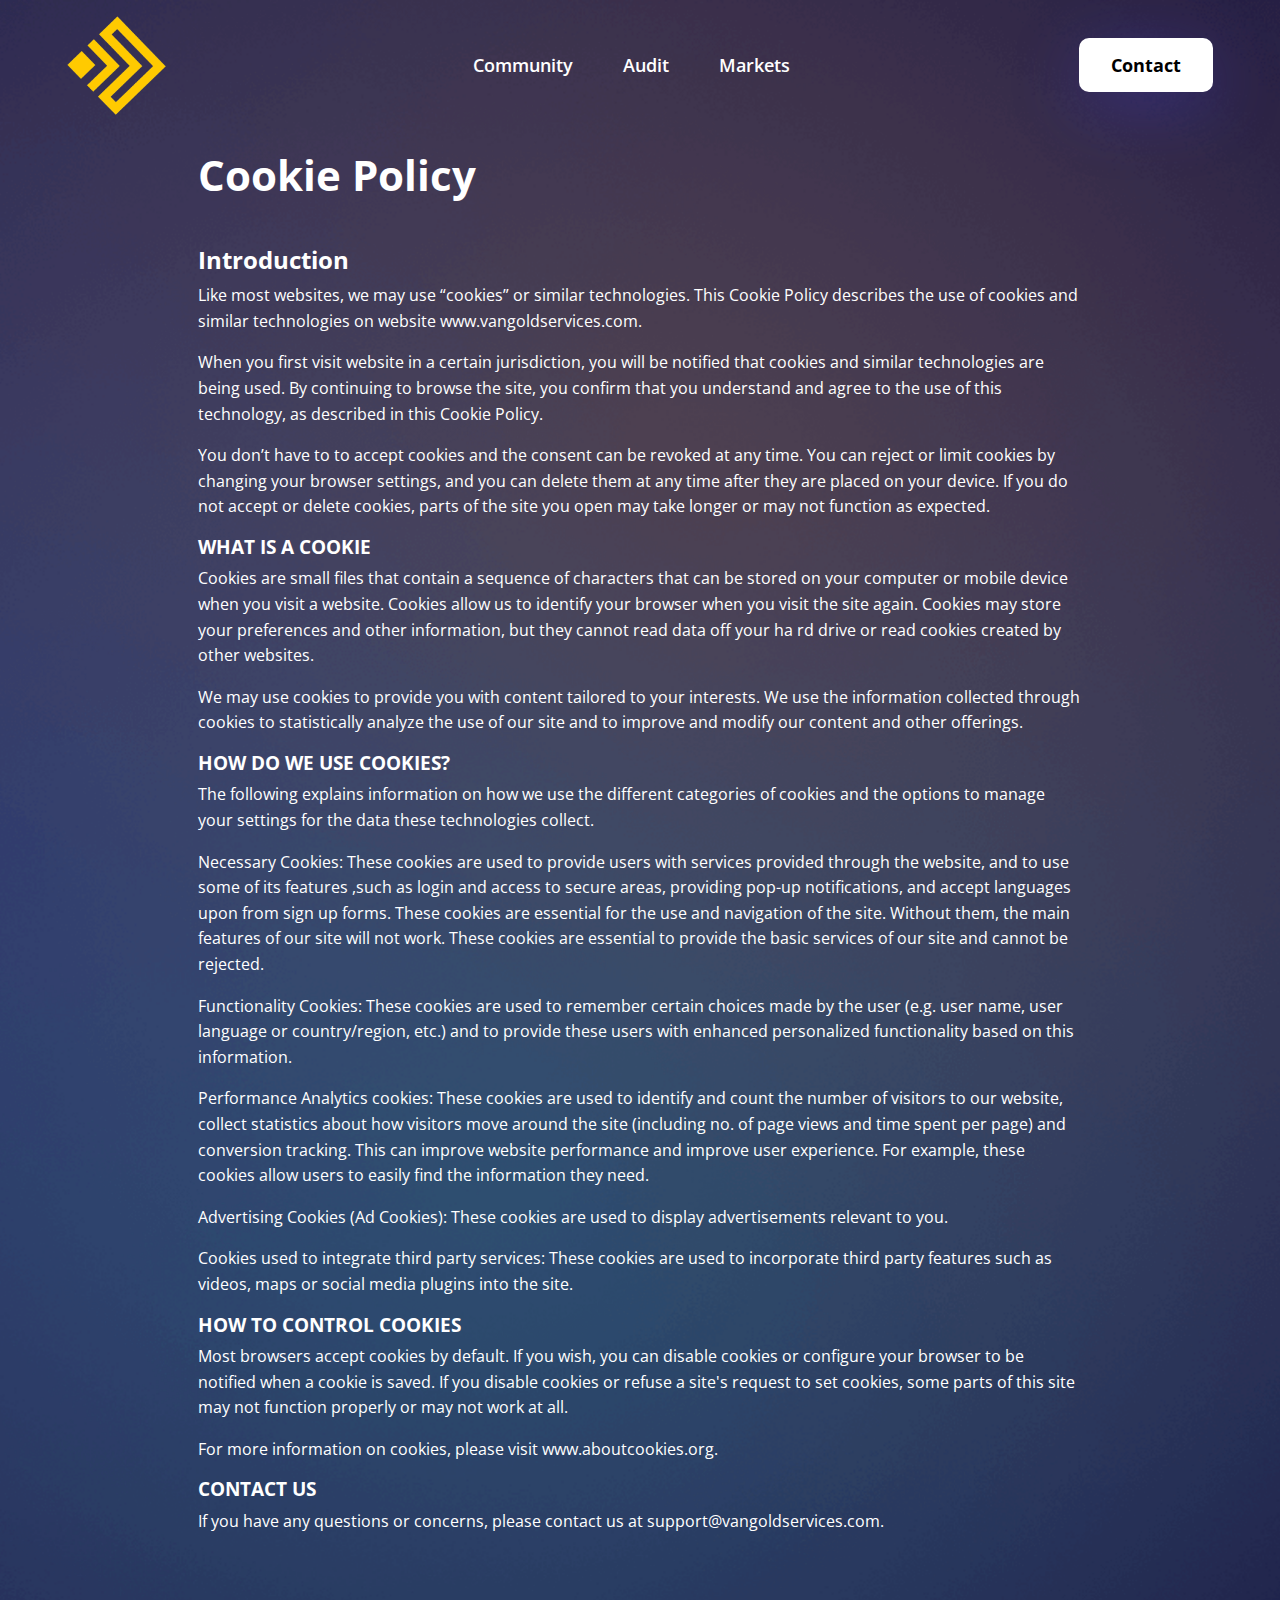
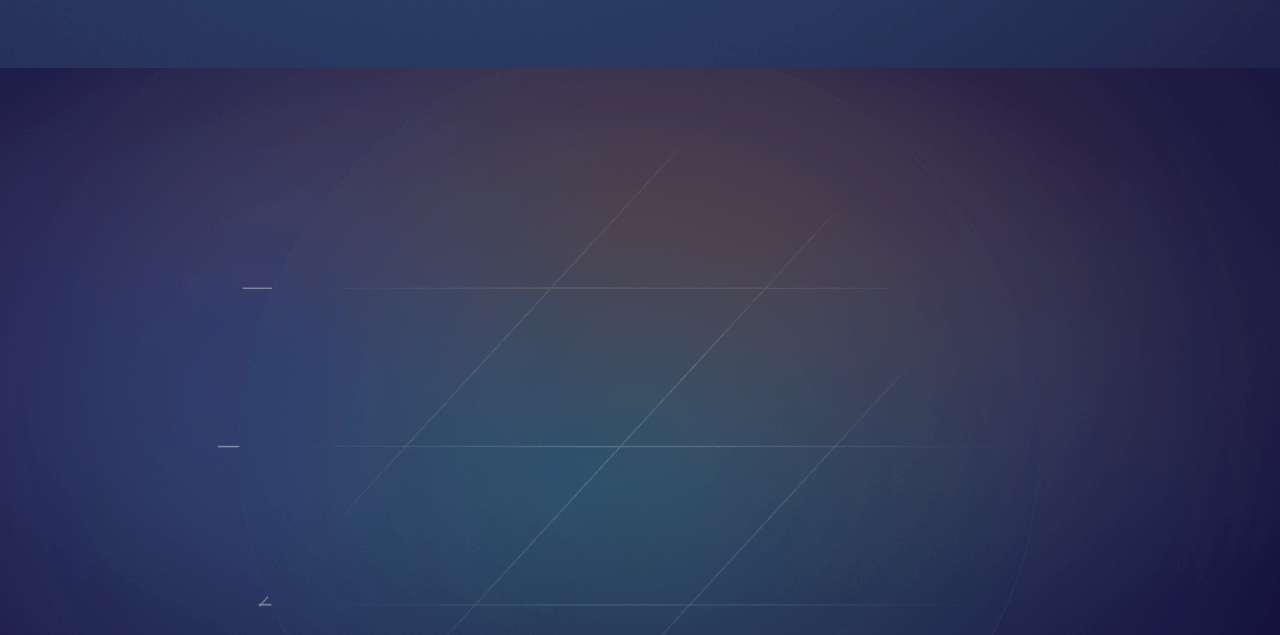
==== cookie-policy.html @ 942d55e5 "new commit" ====
<!DOCTYPE html>
<html lang="zxx" class="no-js">
  <head>
    <!-- Mobile Specific Meta -->
    <meta
      name="viewport"
      content="width=device-width, initial-scale=1, shrink-to-fit=no"
    />
    <!-- Favicon-->
    <link rel="shortcut icon" href="assets/img/fav.png" />
    <!-- Author Meta -->
    <meta name="author" content="webfirefly" />
    <!-- Meta Description -->
    <meta name="description" content="" />
    <!-- Meta Keyword -->
    <meta name="keywords" content="" />
    <!-- meta character set -->
    <meta charset="UTF-8" />
    <!-- Site Title -->
    <title>vincechain</title>
    <link
      href="https://fonts.googleapis.com/css2?family=Open+Sans:wght@400;500;600;700;800&display=swap"
      rel="stylesheet"
    />
    <link rel="stylesheet" href="assets/css/fontawesome-all.min.css" />
    <link rel="stylesheet" href="assets/css/bootstrap.min.css" />
    <link rel="stylesheet" href="assets/css/animate.css" />
    <link rel="stylesheet" href="assets/css/slick.css" />
    <link rel="stylesheet" href="assets/css/magnific-popup.css" />
    <link rel="stylesheet" href="assets/css/main.css" />
    <link rel="stylesheet" href="assets/css/responsive.css" />
    <link rel="stylesheet" href="assets/css/modal.css" />
  </head>

  <body>
    <!--start navigation area-->
    <header class="header-area" id="header_area">
      <nav class="navbar navbar-expand-xl">
        <div class="container">
          <a class="navbar-brand" href="index.html "
            ><img src="assets/img/logo.png" alt=" "
          /></a>
          <button
            class="navbar-toggler"
            type="button"
            data-bs-toggle="collapse"
            data-bs-target="#main_nav"
            aria-expanded="false"
            aria-label="Toggle navigation"
          >
            <span class="icon-bar"></span>
            <span class="icon-bar"></span>
            <span class="icon-bar"></span>
          </button>
          <div class="collapse navbar-collapse" id="main_nav">
            <ul class="navbar-nav ms-auto">
              <li class="nav-item">
                <a
                  target="_blank"
                  class="nav-link"
                  href="https://t.me/vincechain"
                  >Community</a
                >
              </li>
              <li class="nav-item">
                <a target="_blank" class="nav-link" href="https://github.com/AnalytixAudit/Solidity/blob/main/Audit_Vince%20Chain.pdf">Audit</a>
              </li>
              <li class="nav-item">
                <a target="_blank" class="nav-link" href="#">Markets</a>
              </li>
            </ul>
            <ul class="header-btn ms-auto">
              <li>
                <a
                  class="primary-btn"
                  href="mailto:support@vincechain.com"
                  >Contact</a
                >
              </li>
            </ul>
          </div>
        </div>
      </nav>
    </header>
    <!--end navigation area-->

    <!-- banner area start -->
    <section class="banner-area">
      <div class="container">
        <div class="row align-items-center">
          <div class="terms">
            <div class="sub-heading">
              <div class="contain"><h1>Cookie Policy</h1></div>
            </div>
            <div class="sec1">
              <h2>Introduction</h2>
              <p>
                Like most websites, we may use “cookies” or similar
                technologies. This Cookie Policy describes the use of cookies
                and similar technologies on website www.vangoldservices.com.
              </p>
              <p>
                When you first visit website in a certain jurisdiction, you will
                be notified that cookies and similar technologies are being
                used. By continuing to browse the site, you confirm that you
                understand and agree to the use of this technology, as described
                in this Cookie Policy.
              </p>
              <p>
                You don’t have to to accept cookies and the consent can be
                revoked at any time. You can reject or limit cookies by changing
                your browser settings, and you can delete them at any time after
                they are placed on your device. If you do not accept or delete
                cookies, parts of the site you open may take longer or may not
                function as expected.
              </p>
              <h3>WHAT IS A COOKIE</h3>
              <p>
                Cookies are small files that contain a sequence of characters
                that can be stored on your computer or mobile device when you
                visit a website. Cookies allow us to identify your browser when
                you visit the site again. Cookies may store your preferences and
                other information, but they cannot read data off your ha rd
                drive or read cookies created by other websites.
              </p>
              <p>
                We may use cookies to provide you with content tailored to your
                interests. We use the information collected through cookies to
                statistically analyze the use of our site and to improve and
                modify our content and other offerings.
              </p>
              <h3>HOW DO WE USE COOKIES?</h3>
              <p>
                The following explains information on how we use the different
                categories of cookies and the options to manage your settings
                for the data these technologies collect.
              </p>
              <p>
                Necessary Cookies: These cookies are used to provide users with
                services provided through the website, and to use some of its
                features ,such as login and access to secure areas, providing
                pop-up notifications, and accept languages upon from sign up
                forms. These cookies are essential for the use and navigation of
                the site. Without them, the main features of our site will not
                work. These cookies are essential to provide the basic services
                of our site and cannot be rejected.
              </p>
              <p>
                Functionality Cookies: These cookies are used to remember
                certain choices made by the user (e.g. user name, user language
                or country/region, etc.) and to provide these users with
                enhanced personalized functionality based on this information.
              </p>
              <p>
                Performance Analytics cookies: These cookies are used to
                identify and count the number of visitors to our website,
                collect statistics about how visitors move around the site
                (including no. of page views and time spent per page) and
                conversion tracking. This can improve website performance and
                improve user experience. For example, these cookies allow users
                to easily find the information they need.
              </p>
              <p>
                Advertising Cookies (Ad Cookies): These cookies are used to
                display advertisements relevant to you.
              </p>
              <p>
                Cookies used to integrate third party services: These cookies
                are used to incorporate third party features such as videos,
                maps or social media plugins into the site.
              </p>
              <h3>HOW TO CONTROL COOKIES</h3>
              <p>
                Most browsers accept cookies by default. If you wish, you can
                disable cookies or configure your browser to be notified when a
                cookie is saved. If you disable cookies or refuse a site's
                request to set cookies, some parts of this site may not function
                properly or may not work at all.
              </p>
              <p>
                For more information on cookies, please visit
                www.aboutcookies.org.
              </p>
              <h3>CONTACT US</h3>
              <p>
                If you have any questions or concerns, please contact us at
                support@vangoldservices.com.
              </p>
            </div>
          </div>
        </div>
      </div>
    </section>
    <!-- banner area end -->

    <!-- start footer area  -->
    <div class="footer-area section-padding">
      <div class="container">
        <div class="row">
          <div class="col-lg-3">
            <div class="footer-widget wow fadeIn">
              <a href="#" class="footer-logo">
                <img src="assets/img/logo.png" alt="" />
              </a>
              <p class="copyright">
                Copyright © 2022 Vangold Finance. <br />All rights reserved
              </p>
              <ul class="footer-social">
                <li>
                  <a target="_blank" href="https://twitter.com/vincechain?t=C_Uju_5tia78y8O8v4BRBQ&s=09"
                    ><i class="fab fa-twitter"></i
                  ></a>
                </li>
                <li>
                  <a target="_blank" href="https://t.me/vincechain"
                    ><i class="fas fa-paper-plane"></i
                  ></a>
                </li>
                <li>
                  <a
                    target="_blank"
                    href="https://instagram.com/vincechain?utm_medium=copy_link"
                    ><i class="fab fa-instagram"></i
                  ></a>
                </li>
                <li>
                  <a
                    target="_blank"
                    href="https://www.linkedin.com/company/vince-chain"
                    ><i class="fab fa-linkedin-in"></i
                  ></a>
                </li>
                <li>
                  <a
                    target="_blank"
                    href="https://medium.com/@vincechain"
                    ><i class="fab fa-medium"></i
                  ></a>
                </li>
              </ul>
            </div>
          </div>
          <div class="col-lg-2 col-md-6 col-6">
            <div class="footer-widget wow fadeIn delay-2">
              <h3 class="footer-title">Company</h3>
              <ul class="footer-menu">
                <!-- <li><a href="#">About us</a></li> -->
                <li>
                  <a target="_blank" href="https://vangoldfinance.medium.com/"
                    >Blog</a
                  >
                </li>
                <li>
                  <a target="_blank" href="mailto:support@vincechain.com"
                    >Contact us</a
                  >
                </li>
                <li><a target="_blank" href="https://drive.google.com/file/d/1q8hvbnp7OnKL3XpoQ_ou814pyft9zGyF/view?usp=drivesdk">Whitepaper</a></li>
              </ul>
            </div>
          </div>
          <div class="col-lg-2 offset-lg-1 col-md-6 col-6">
            <div class="footer-widget wow fadeIn delay-3">
              <h3 class="footer-title">Support</h3>
              <ul class="footer-menu">
                <li>
                  <a target="_blank" href="mailto:support@vincechain.com"
                    >Help Center</a
                  >
                </li>
                <li><a href="./terms-of-service.html">Terms of Service</a></li>
                <li><a href="./cookie-policy.html">Cookie Policy</a></li>
                <li><a href="./privacy-policy.html">Privacy Policy</a></li>
              </ul>
            </div>
          </div>
          <div class="col-lg-4">
            <div class="footer-widget wow fadeIn delay-4">
              <h3 class="footer-title">Stay up to date</h3>
              <form action="" class="newsletter">
                <div class="form-group">
                  <input
                    type="email"
                    name=""
                    id=""
                    placeholder="Enter your email"
                  />
                  <button class="primary-btn" type="submit">Get Started</button>
                </div>
              </form>
            </div>
          </div>
        </div>
      </div>
    </div>
    <!-- end footer area  -->

    <!-- All js here -->
    <script src="assets/js/jquery-3.6.0-min.js "></script>
    <script src="assets/js/jquery.sticky.js "></script>
    <script src="assets/js/bootstrap.min.js "></script>
    <script src="assets/js/slick.js"></script>
    <script src="assets/js/jquery.magnific-popup.min.js"></script>
    <script src="assets/js/wow.min.js "></script>
    <script src="https://www.google.com/recaptcha/api.js" async defer></script>
    <!-- custom js -->
    <script src="assets/js/main.js "></script>
    <script src="assets/js/modal.js "></script>
    <script src="assets/js/modal2.js "></script>
  </body>
</html>
---- assets/css/main.css ----
/*font Variables*/
/*Color Variables*/
body {
  line-height: 1.6;
  font-size: 16px;
  font-family: "Open Sans", sans-serif;
  font-weight: normal;
  color: #ffffff;
  background: #0F0D3A; }

html {
  scroll-behavior: smooth; }

ul {
  margin: 0;
  padding: 0;
  list-style: none; }

.li {
  list-style: none;
  margin: 0px;
  padding: 0px; }

h1,
h2,
h3,
h4,
h5,
h6 {
  color: #ffffff;
  font-family: "Open Sans", sans-serif;
  font-weight: 700; }

h1 {
  font-size: 42px; }

h2 {
  font-size: 36px; }

h3 {
  font-size: 30px; }

h4 {
  font-size: 24px; }

h5 {
  font-size: 18px; }

h6 {
  font-size: 16px; }

a {
  text-decoration: none;
  -webkit-transition: all 0.3s ease 0s;
  -moz-transition: all 0.3s ease 0s;
  -o-transition: all 0.3s ease 0s;
  transition: all 0.3s ease 0s; }
  a:hover, a:focus {
    text-decoration: none;
    outline: none; }

button:focus {
  outline: none;
  box-shadow: none; }

.slick-slide:focus {
  outline: none;
  box-shadow: none; }

.slick-slide img {
  display: inline-block !important; }

input:focus,
textarea:focus {
  outline: none; }

textarea {
  height: 120px;
  resize: none; }

button {
  border: none; }

img {
  max-width: 100%;
  height: auto; }

/* Main Title Area css
============================================================================================ */
.section-title {
  text-align: center;
  margin-bottom: 50px; }
  .section-title h2 {
    font-size: 60px;
    margin-bottom: 20px; }

.section-padding {
  padding: 120px 0; }

.padding-top-120 {
  padding-top: 120px; }

.padding-bottom-120 {
  padding-bottom: 120px; }

.padding-top-80 {
  padding-top: 80px; }

.padding-bottom-80 {
  padding-bottom: 80px; }

/* Start Primary btns css
============================================================================================ */
.primary-btn {
  position: relative;
  display: inline-block;
  font-size: 18px;
  font-weight: 700;
  text-transform: capitalize;
  border-radius: 10px;
  padding: 16px 29px;
  background: #FFCA00;
  -webkit-transition: all 0.3s ease 0s;
  -moz-transition: all 0.3s ease 0s;
  -o-transition: all 0.3s ease 0s;
  transition: all 0.3s ease 0s;
  color: #000;
  border: 1px solid transparent;
  text-align: center;
  box-shadow: 0px 15px 70px #423fe84d; }
  .primary-btn:hover {
    background: transparent;
    color: #fff;
    border-color: #FFCA00; }

/* gradient-bg css
============================================================================================ */
.gradient-bg {
  background: -webkit-linear-gradient(90deg, #FFCA00 0%, #FFCA00 100%);
  background: -moz-linear-gradient(90deg, #FFCA00 0%, #FFCA00 100%);
  background: -o-linear-gradient(90deg, #FFCA00 0%, #FFCA00 100%);
  background: linear-gradient(90deg, #FFCA00 0%, #FFCA00 100%); }

/* video button css
============================================================================================ */
.play-btn {
  position: relative;
  height: 100px;
  width: 100px;
  display: flex;
  align-items: center;
  justify-content: center;
  border-radius: 50%;
  background: #FFCA00;
  color: #000;
  font-size: 30px;
  z-index: 2; }
  .play-btn:after {
    position: absolute;
    left: 50%;
    top: 50%;
    height: 100%;
    width: 100%;
    content: "";
    border-radius: 50%;
    background: rgba(255, 202, 0, 0.8);
    -webkit-transform: translate(-50%, -50%);
    -moz-transform: translate(-50%, -50%);
    -ms-transform: translate(-50%, -50%);
    -o-transform: translate(-50%, -50%);
    transform: translate(-50%, -50%);
    -webkit-animation: glowing 1.5s linear infinite;
    -moz-animation: glowing 1.5s linear infinite;
    -o-animation: glowing 1.5s linear infinite;
    animation: glowing 1.5s linear infinite;
    z-index: -1; }
@-webkit-keyframes glowing {
  0% {
    height: 100%;
    width: 100%; }
  100% {
    height: 150%;
    width: 150%;
    opacity: 0; } }
@-moz-keyframes glowing {
  0% {
    height: 100%;
    width: 100%; }
  100% {
    height: 150%;
    width: 150%;
    opacity: 0; } }
@-o-keyframes glowing {
  0% {
    height: 100%;
    width: 100%; }
  100% {
    height: 150%;
    width: 150%;
    opacity: 0; } }
@keyframes glowing {
  0% {
    height: 100%;
    width: 100%; }
  100% {
    height: 150%;
    width: 150%;
    opacity: 0; } }
/* animation delay css
============================================================================================ */
.delay-1 {
  animation-delay: .1s; }

.delay-2 {
  animation-delay: .2s; }

.delay-3 {
  animation-delay: .3s; }

.delay-4 {
  animation-delay: .4s; }

.delay-5 {
  animation-delay: .5s; }

.delay-6 {
  animation-delay: .6s; }

.delay-7 {
  animation-delay: .7s; }

.delay-8 {
  animation-delay: .8s; }

.delay-9 {
  animation-delay: .9s; }

.delay-10 {
  animation-delay: 1s; }

.delay-11 {
  animation-delay: 1.1s; }

.delay-12 {
  animation-delay: 1.2s; }

.delay-13 {
  animation-delay: 1.3s; }

.delay-14 {
  animation-delay: 1.4s; }

.delay-15 {
  animation-delay: 1.5s; }

/* Start Header area style
============================================================================================ */
.sticky-wrapper {
  position: absolute;
  width: 100%; }
  .sticky-wrapper.is-sticky .header-area {
    background: #0F0D3A;
    box-shadow: 0 5px 10px #0000001a;
    padding: 10px 0; }
    .sticky-wrapper.is-sticky .header-area .navbar-brand {
      margin-bottom: 0; }
      .sticky-wrapper.is-sticky .header-area .navbar-brand img {
        max-width: 50px; }

.header-area {
  position: absolute;
  z-index: 999;
  -webkit-transition: all 0.3s ease 0s;
  -moz-transition: all 0.3s ease 0s;
  -o-transition: all 0.3s ease 0s;
  transition: all 0.3s ease 0s;
  background: transparent;
  width: 100%;
  padding: 10px 0;
  top: 0; }
  .header-area .navbar-brand {
    margin-bottom: 0; }
    .header-area .navbar-brand img {
      -webkit-transition: all 0.3s ease 0s;
      -moz-transition: all 0.3s ease 0s;
      -o-transition: all 0.3s ease 0s;
      transition: all 0.3s ease 0s; }
  .header-area.active {
    box-shadow: 0 5px 10px #dddddd1a; }
  .header-area .navbar {
    background: transparent;
    padding: 0px;
    border: 0px;
    border-radius: 0px; }
    .header-area .navbar .navbar-brand {
      min-width: 100px;
      display: block;
      -webkit-transition: all 0.3s ease 0s;
      -moz-transition: all 0.3s ease 0s;
      -o-transition: all 0.3s ease 0s;
      transition: all 0.3s ease 0s; }
    .header-area .navbar .navbar-nav .nav-item:not(:last-child) {
      margin-right: 50px; }
    .header-area .navbar .navbar-nav .nav-item a {
      font-size: 18px;
      color: #fff;
      padding: 0px;
      -webkit-transition: all 0.3s ease 0s;
      -moz-transition: all 0.3s ease 0s;
      -o-transition: all 0.3s ease 0s;
      transition: all 0.3s ease 0s;
      font-weight: 600; }
    .header-area .navbar .navbar-nav .nav-item:hover > a {
      color: #FFCA00; }
    .header-area .navbar .header-btn {
      display: flex;
      align-items: center; }
      .header-area .navbar .header-btn .primary-btn {
        background: #ffffff;
        padding: 12px 31px; }
        .header-area .navbar .header-btn .primary-btn:hover {
          background: #FFCA00; }

/* banner area style
============================================================================================ */
.banner-area {
  position: relative;
  background: url(../img/bg/banner-bg.png) center no-repeat;
  background-size: cover;
  padding: 150px 0 80px;
  z-index: 1;
  overflow: hidden; }
  .banner-area .banner-thumb {
    position: relative;
    margin-right: -80px; }
    .banner-area .banner-thumb .mobile-thumb {
      display: none; }
  .banner-area .banner-content h1 {
    font-size: 80px;
    margin-bottom: 25px; }
    .banner-area .banner-content h1 span {
      /* text-decoration: underline;     
            text-decoration-color: red;   */
      color: #FFCA00;
      font-weight: 800; }
  .banner-area .banner-content p {
    font-size: 22px;
    margin-bottom: 30px;
    padding-right: 15%; }

/* about area style
============================================================================================ */
.about-area .about-content {
  margin-right: -30px; }
  .about-area .about-content h2 {
    font-size: 60px;
    margin-bottom: 15px; }
  .about-area .about-content p {
    font-size: 22px;
    margin-bottom: 25px; }

/* CTA area style
============================================================================================ */
.cta-area {
  background: url(../img/bg/cta-bg.png) center no-repeat;
  background-size: cover;
  padding: 150px 0 85px;
  text-align: center; }
  .cta-area h2 {
    font-size: 60px;
    margin-bottom: 20px; }
  .cta-area p {
    font-size: 24px;
    margin-bottom: 30px; }
  .cta-area .primary-btn {
    min-width: 230px;
    background: #ffffff; }
    .cta-area .primary-btn:hover {
      background: #FFCA00; }

/* video area style
============================================================================================ */
.video-area {
  background: url(../img/bg/video-area-bg.png) center no-repeat;
  background-size: cover; }
  .video-area .video-box {
    position: relative;
    z-index: 1; }
    .video-area .video-box:before {
      position: absolute;
      background: -webkit-linear-gradient(180deg, rgba(15, 13, 57, 0.01) 0%, #FFCA00 100%);
      background: -moz-linear-gradient(180deg, rgba(15, 13, 57, 0.01) 0%, #FFCA00 100%);
      background: -o-linear-gradient(180deg, rgba(15, 13, 57, 0.01) 0%, #FFCA00 100%);
      background: linear-gradient(180deg, rgba(15, 13, 57, 0.01) 0%, #FFCA00 100%);
      height: 50%;
      width: 100%;
      content: "";
      left: 0;
      bottom: -40px;
      border-radius: 25px;
      z-index: -1;
      opacity: .5; }
    .video-area .video-box .video-box-inner {
      height: 645px;
      background: url(../img/thumb/video-thumb.png) center no-repeat;
      background-size: cover;
      border-radius: 25px;
      position: relative;
      z-index: 1;
      margin: 0 40px 40px; }
      .video-area .video-box .video-box-inner .play-btn {
        position: absolute;
        left: 50%;
        top: 50%;
        -webkit-transform: translate(-50%, -50%);
        -moz-transform: translate(-50%, -50%);
        -ms-transform: translate(-50%, -50%);
        -o-transform: translate(-50%, -50%);
        transform: translate(-50%, -50%); }
        .video-area .video-box .video-box-inner .play-btn:hover {
          color: #000; }

/* vangold area style
============================================================================================ */
.vangold-area {
  overflow: hidden; }
  .vangold-area .section-title {
    text-align: left;
    margin-left: 50px; }
  .vangold-area .vangold-slider {
    margin-left: 40px;
    position: relative; }
    .vangold-area .vangold-slider .slick-arrow {
      position: absolute;
      left: 60%;
      top: -50%;
      width: 100px;
      height: 100px;
      background: #1A224C;
      border-radius: 50%;
      display: flex;
      align-items: center;
      justify-content: center;
      font-size: 32px;
      cursor: pointer;
      -webkit-transition: all 0.3s ease 0s;
      -moz-transition: all 0.3s ease 0s;
      -o-transition: all 0.3s ease 0s;
      transition: all 0.3s ease 0s; }
      .vangold-area .vangold-slider .slick-arrow.next {
        left: 69%; }
      .vangold-area .vangold-slider .slick-arrow:hover {
        background: #ffffff;
        color: #1A224C;
        -webkit-transform: scale(1.2);
        -moz-transform: scale(1.2);
        -ms-transform: scale(1.2);
        -o-transform: scale(1.2);
        transform: scale(1.2); }
    .vangold-area .vangold-slider .slick-slider {
      margin: 0 -10px; }
    .vangold-area .vangold-slider .slick-slide {
      margin-right: 10px;
      margin-left: 10px; }
    .vangold-area .vangold-slider .single-vangold-slider {
      background: -webkit-linear-gradient(180deg, #2B4367 0%, #0F0D3A 100%);
      background: -moz-linear-gradient(180deg, #2B4367 0%, #0F0D3A 100%);
      background: -o-linear-gradient(180deg, #2B4367 0%, #0F0D3A 100%);
      background: linear-gradient(180deg, #2B4367 0%, #0F0D3A 100%);
      padding: 30px;
      border-radius: 13px; }
      .vangold-area .vangold-slider .single-vangold-slider img {
        margin-bottom: 40px; }
      .vangold-area .vangold-slider .single-vangold-slider h3 {
        font-size: 30px;
        margin-bottom: 20px; }
      .vangold-area .vangold-slider .single-vangold-slider p {
        margin-bottom: 0; }

/* cta2 area style
============================================================================================ */
.cta2-area {
  background: url(../img/bg/cta-bg2.png) center no-repeat;
  background-size: cover; }
  .cta2-area h2 {
    font-size: 80px;
    margin-bottom: 0; }
  .cta2-area .primary-btn {
    font-size: 30px;
    min-width: 375px;
    padding: 38px 40px;
    margin-left: 50px;
    box-shadow: 0 0 50px #ff8b21; }

/* blog area style
============================================================================================ */
.blog-area .single-blog img {
  height: 290px;
  object-fit: cover;
  border-radius: 10px;
  margin-bottom: 30px; }
.blog-area .single-blog .blog-content h5 {
  font-size: 20px;
  margin-bottom: 15px; }
.blog-area .single-blog .blog-content .read-more {
  font-size: 16px;
  font-weight: 700;
  color: #FFCA00; }
  .blog-area .single-blog .blog-content .read-more:hover {
    color: #ffffff; }

/* Footer area css
============================================================================================ */
.footer-area {
  background: url(../img/bg/footer-bg.png) center no-repeat;
  background-size: cover; }
  .footer-area .footer-widget .footer-title {
    font-size: 30px;
    margin: 40px 0; }
  .footer-area .footer-widget .footer-logo {
    display: inline-block;
    margin-bottom: 30px; }
  .footer-area .footer-widget .copyright {
    font-size: 18px; }
  .footer-area .footer-widget .footer-social {
    display: flex;
    align-items: center;
    margin-top: 70px; }
    .footer-area .footer-widget .footer-social li:not(:last-child) {
      margin-right: 15px; }
    .footer-area .footer-widget .footer-social li a {
      width: 40px;
      height: 40px;
      background: #756ccf1a;
      border: 1px solid #f0eeff1a;
      border-radius: 50%;
      display: flex;
      align-items: center;
      justify-content: center;
      color: #ffffff; }
      .footer-area .footer-widget .footer-social li a:hover {
        background: #FFCA00;
        border-color: #FFCA00;
        color: #000; }
  .footer-area .footer-widget .footer-menu li:not(:last-child) {
    margin-bottom: 20px; }
  .footer-area .footer-widget .footer-menu li a {
    font-size: 20px;
    color: #ffffff; }
  .footer-area .footer-widget .form-group {
    position: relative; }
    .footer-area .footer-widget .form-group input {
      line-height: 72px;
      background: #306cea1a;
      border: 1px solid #FFFFFF;
      box-sizing: border-box;
      border-radius: 10px;
      width: 100%;
      padding: 0 20px;
      color: #ffffff;
      opacity: 0.5; }
      .footer-area .footer-widget .form-group input::placeholder {
        color: #ffffff;
        opacity: 0.5; }
    .footer-area .footer-widget .form-group .primary-btn {
      position: absolute;
      right: 7px;
      line-height: 57px;
      padding: 0 34px;
      font-size: 12px;
      top: 7px; }

/*# sourceMappingURL=main.css.map */

.the_vangold_ecosystem_link{
  color: #fff;
}
.the_vangold_ecosystem_link:hover{
  color: #fff;
}
.terms .sub-heading .contain {
  width: 77.088%;
  margin: 0 auto;
}
.terms .sec1 {
  padding-bottom: 200px;
}
.terms .sec1 {
  width: 77.088%;
  margin: 0 auto;
  padding: 38px 0;
}
.terms .sec1 h2{
  font-size: 24px;
}
.terms .sec1 h3{
  font-size: 18.72px;
}
.cookie .sec1 {
  padding-bottom: 200px;
}
.cookie .sec1 {
  width: 77.088%;
  margin: 0 auto;
  padding: 38px 0;
}
.cookie .sec1 h2{
  font-size: 24px;
}
.cookie .sec1 h3{
  font-size: 18.72px;
}
.video-box-inner img{
  width: 100%;
  /* border: 1px solid red; */
  height: 100%;
  border-radius: 23px;
}
.videooo-container{
  /* border: 1px solid red; */
}
.words{
  text-decoration: underline;
}
#triggerTwo{
  margin-top: 20px;
}
.caVince{
  word-break: break-all; /* optional */
}

/* COUNTDOWN TIMER */

.countdown-box{
  margin-top: 10px;
  padding-bottom: 15px;
  display: flex;
  flex-direction: column;
  /* position: absolute; */
  max-width: 320px;
  /* padding: 10px; */
  background-color: #947809;
  opacity: 0.9;
  border-radius: 10px;
  z-index: 1;
  box-shadow: 0px 2px 14px 0px rgba(0,0,0,0.75);
-webkit-box-shadow: 0px 2px 14px 0px rgba(0,0,0,0.75);
-moz-box-shadow: 0px 2px 14px 0px rgba(0,0,0,0.75);
/* display: none; */
}
.countdown-title {
  color: #fff;
  font-weight: bold;
  font-size: 30px;
  margin: 20px 0px 20px;
}

.countdown {
  font-family: sans-serif;
  color: #000;
  font-weight: bold;
  display: inline-block;
  font-weight: bold;
  text-align: center;
  font-size: 30px;
}

.countdown-number {
  border-radius: 3px;
  /* background: #FFCA00; */
  display: inline-block;
  
}
.presale-btn{
  background-color: #fff;
}
.white-bg-btn{
  background-color: white;
  font-size: 18px !important;
  margin: 10px;
  max-width: 200px;
  margin: auto;
  padding: 10px;
  color: #000;
  border-radius: 10px;
}
.white-bg-btn:hover{
  color: #fff;
  background-color: #947809;
  border: 1px solid #FFCA00;
}
.countdown-time {
  padding: 10px;
  border-radius: 3px;
  background: #fff;
  display: inline-block;
}

.countdown-text {
  display: block;
  padding-top: 5px;
  font-size: 16px;
  color: #fff;
}
.audit{
  color: #fff;
}
.audit:hover{
  color: #fff;
}
---- assets/css/responsive.css ----
@media (min-width: 1200px) {
    .container {
        max-width: 1170px;
    }
}
@media (min-width: 1680px) {
    .header-area .container, .banner-area .container, .footer-area .container {
        max-width: 1440px;
    }
}

/* max width  */
@media (max-width: 1680px) {
    .vangold-area .section-title {
        margin-left: 0;
    }
    .vangold-area .vangold-slider {
        margin-left: 0;
    }
}

@media (max-width: 1440px) {
    .banner-area .banner-content h1 {
        font-size: 60px;
    }
    .about-area .about-content h2 {
        font-size: 50px;
    }
    .cta-area h2 {
        font-size: 50px;
    }
    .section-title h2 {
        font-size: 50px;
    }
    .vangold-area .section-title {
        margin-left: -80px;
    }
    .vangold-area .vangold-slider {
        margin-left: -80px;
    }
    .vangold-area .vangold-slider .slick-arrow {
        top: -35%;
        width: 70px;
        height: 70px;
    }
    .cta2-area h2 {
        font-size: 50px;
    }
    .cta2-area .primary-btn {
        font-size: 20px;
        min-width: 300px;
        padding: 26px 40px;
    }
    
}

@media (max-width: 1366px) {
    .banner-area .banner-thumb {
        margin-right: 0;
    }
    .banner-area .banner-thumb .banner-pop-content.bottom-position {
        bottom: 0;
    }
    .video-area .video-box .video-box-inner {
        height: 550px;
    }
}

@media (max-width: 1200px) {}

@media (max-width: 1199px) {
    .header-area {
        background: transparent;
        padding: 10px 0;
    }
    .sticky-wrapper.is-sticky .header-area {
        padding: 5px 0;
    }
    .header-area.active {
        background: #0F0D3A;
    }
    .header-area .navbar .navbar-collapse {
        margin-top: 0;
    }
    .navbar-toggler {
        border: none;
        border-radius: 0px;
        padding: 0px;
        cursor: pointer;
        height: 40px;
        width: 40px;
        background: #FFCA00;
        border-radius: 50%;
    }
    .navbar-toggler:focus {
        outline: none;
        box-shadow: none;
    }
    .navbar-toggler span {
        display: block;
        width: 20px;
        height: 3px;
        background: #fff;
        margin: auto;
        margin-bottom: 4px;
        transition: all 400ms linear;
        cursor: pointer;
    }
    .header-area .navbar-brand img {
        max-width: 60px;
    }
    .navbar-toggler span:last-child {
        margin-bottom: 0;
    }
    .navbar-toggler[aria-expanded=false] span:nth-child(2) {
        opacity: 1;
        width: 15px;
    }
    .navbar-toggler[aria-expanded=true] span:nth-child(2) {
        opacity: 0;
    }
    .navbar-toggler[aria-expanded=true] span:first-child {
        transform: rotate(-45deg);
        position: relative;
        top: 7.5px;
    }
    .navbar-toggler[aria-expanded=true] span:last-child {
        transform: rotate(45deg);
        bottom: 6px;
        position: relative;
    }
    .header-area .navbar .navbar-nav .nav-item {
        margin-right: 0;
        text-align: center;
    }
    .header-area .navbar .navbar-nav .nav-item a {
        border-bottom: 1px solid #dddddd3b;
        padding-bottom: 8px;
        margin-bottom: 8px;
        font-size: 16px;
    }
    .navbar-nav {
        padding-top: 15px;
    }
    .header-area .navbar .navbar-nav .nav-item:not(:last-child) {
        margin-right: 0;
        margin-bottom: 10px;
    }
    .header-area .navbar .header-btns li:not(:last-child) {
        margin-right: 0;
        margin-bottom: 16px;
    }
    .banner-area {
        padding: 170px 0 80px;
    }
    .header-area .navbar .header-btn {
        justify-content: center;
        margin-top: 10px;
        padding-bottom: 20px;
    }
}

@media (max-width: 991px) {
    .banner-content {
        margin-bottom: 30px;
    }
    .banner-area .banner-thumb .banner-pop-content.bottom-position {
        bottom: 15%;
        left: 0;
    }
    .about-area .about-content {
        margin-right: 0;
        margin-bottom: 30px;
    }
    .section-padding {
        padding: 80px 0;
    }
    .padding-top-120 {
        padding-top: 80px;
    }
    .padding-bottom-120 {
        padding-bottom: 80px;
    }
    .cta-area {
        padding: 80px 0 80px;
    }
    .video-area .video-box .video-box-inner {
        height: 350px;
    }
    .vangold-area .section-title {
        margin-left: 0;
    }
    .vangold-area .vangold-slider {
        margin-left: 0;
    }
    .vangold-area .vangold-slider .slick-arrow.next {
        left: 75%;
    }
    .cta2-area h2 {
        margin-bottom: 50px;
    }
    .cta2-area .primary-btn {
        margin-left: 0;
    }
    .cta2-area {
        text-align: left;
    }
    .blog-area .single-blog img {
        width: 100%;
    }
    .single-blog {
        margin-bottom: 40px;
    }
    .banner-area .banner-thumb {
        padding-right: 0;
    }
    .footer-area .footer-widget .footer-social {
        margin-top: 40px;
    }
    .footer-area .footer-widget .footer-title {
        margin: 0 0 30px;
    }
    .footer-widget {
        margin-bottom: 50px;
    }
    .footer-area {
        padding: 100px 0 50px!important;
    }
}



@media (max-width: 767px) {
    br {
        display: none;
    }
    .banner-area .banner-content h1 {
        font-size: 48px;
    }
    .banner-area .banner-thumb .banner-pop-content {
        position: inherit;
        width: 100%;
    }
    .banner-area .banner-thumb img {
        margin: 30px 0;
    }
    .banner-area {
        padding: 120px 0 20px;
    }
    .header-area .navbar-brand img {
        max-width: 50px;
    }
    .banner-area .banner-content p {
        padding-right: 0;
    }
}

@media (max-width: 575px) {
    .banner-area {
        background: url(../img/bg/banner-mobile-bg.png) center no-repeat;
        background-size: cover;
    }
    .footer-area {
        background: url(../img/bg/footer-bg-mobile.png) center no-repeat;
        background-size: cover;
    }
}

@media (max-width: 425px) {
    .banner-area .banner-content h1 {
        font-size: 40px;
    }
    .about-area .about-content h2 {
        font-size: 36px;
    }
    .cta-area h2 {
        font-size: 36px;
    }
    .section-title h2 {
        font-size: 36px;
    }
    .video-area .video-box .video-box-inner {
        height: 230px;
        margin: 0 15px 15px;
    }
    .video-area .video-box:before {
        bottom: -20px;
    }
    .vangold-area .vangold-slider .slick-arrow {
        top: auto;
        bottom: -28%;
        left: 0;
    }
    .vangold-area {
        padding-bottom: 150px!important;
    }
    .vangold-area .vangold-slider .slick-arrow.next {
        left: 30%;
    }
    .cta2-area h2 {
        font-size: 36px;
    }
    .cta2-area .primary-btn {
        font-size: 20px;
        min-width: auto;
        padding: 13px 37px;
    }
    .footer-area .footer-widget .form-group .primary-btn {
        position: inherit;
        right: 0;
        top: 15px;
    }
    .footer-area .footer-widget .footer-title {
        font-size: 24px;
    }
    .footer-area .footer-widget .form-group input {
        line-height: 50px;
        opacity: 1;
        border: 1px solid #FFC526;
    }
    .footer-area .footer-widget .form-group .primary-btn {
        line-height: 50px;
    }
    .primary-btn {
        font-size: 16px;
        padding: 12px 22px;
    }
    .banner-area .banner-content p {
        font-size: 16px;
    }
    .footer-area .footer-widget .footer-logo img {
        max-width: 50px;
    }
    .banner-thumb .desktop-thumb {
        display: none;
    }
    .banner-area .banner-thumb .mobile-thumb {
        display: block;
    }
}


@media (max-width: 375px) {
    
}
---- assets/css/modal.css ----
/* Modal Base CSS */
.scotch-overlay
{
    position: fixed;
    z-index: 9998;
    top: 0;
    left: 0;

    opacity: 0;

    width: 100%;
    height: 100%;

    -webkit-transition: 1ms opacity ease;
       -moz-transition: 1ms opacity ease;
        -ms-transition: 1ms opacity ease;
         -o-transition: 1ms opacity ease;
            transition: 1ms opacity ease;

    background: rgba(0,0,0,.6);
}

.scotch-modal
{
    position: fixed;
    z-index: 9999;
    top: 50%;
    left: 50%;

    opacity: 0;

    width: 94%;
    padding: 24px 20px;

    -webkit-transition: 1ms opacity ease;
       -moz-transition: 1ms opacity ease;
        -ms-transition: 1ms opacity ease;
         -o-transition: 1ms opacity ease;
            transition: 1ms opacity ease;

    -webkit-transform: translate(-50%, -50%);
       -moz-transform: translate(-50%, -50%);
        -ms-transform: translate(-50%, -50%);
         -o-transform: translate(-50%, -50%);
            transform: translate(-50%, -50%);

    border-radius: 2px;
    background: #fff;
}

.scotch-modal.scotch-open.scotch-anchored
{
    top: 20px;

    -webkit-transform: translate(-50%, 0);
       -moz-transform: translate(-50%, 0);
        -ms-transform: translate(-50%, 0);
         -o-transform: translate(-50%, 0);
            transform: translate(-50%, 0);
}

.scotch-modal.scotch-open
{
    opacity: 1;
}

.scotch-overlay.scotch-open
{
    opacity: 1;

}

/* Close Button */
.scotch-close
{
    font-family: Helvetica,Arial,sans-serif;
    font-size: 24px;
    font-weight: 700;
    line-height: 12px;

    position: absolute;
    top: 5px;
    right: 5px;

    padding: 5px 7px 7px;

    cursor: pointer;

    color: #fff;
    border: 0;
    outline: none;
    background: #FFCA00;
}

.scotch-close:hover
{
    background: #fcca02;
}

/* Default Animation */

.scotch-overlay.fade-and-drop
{
    display: block;

    opacity: 0;
}

.scotch-modal.fade-and-drop
{
    top: -10%;

    opacity: 1;

    display: block;
}

.scotch-modal.fade-and-drop.scotch-open
{
    top: 50%;

    -webkit-transition: 500ms top 500ms ease;
       -moz-transition: 500ms top 500ms ease;
        -ms-transition: 500ms top 500ms ease;
         -o-transition: 500ms top 500ms ease;
            transition: 500ms top 500ms ease;
}

.scotch-modal.fade-and-drop.scotch-open.scotch-anchored
{

    -webkit-transition: 500ms top 500ms ease;
       -moz-transition: 500ms top 500ms ease;
        -ms-transition: 500ms top 500ms ease;
         -o-transition: 500ms top 500ms ease;
            transition: 500ms top 500ms ease;
}

.scotch-overlay.fade-and-drop.scotch-open
{
    top: 0;

    -webkit-transition: 500ms opacity ease;
       -moz-transition: 500ms opacity ease;
        -ms-transition: 500ms opacity ease;
         -o-transition: 500ms opacity ease;
            transition: 500ms opacity ease;

    opacity: 1;
}

.scotch-modal.fade-and-drop
{
    -webkit-transition: 500ms top ease;
       -moz-transition: 500ms top ease;
        -ms-transition: 500ms top ease;
         -o-transition: 500ms top ease;
            transition: 500ms top ease;
}

.scotch-overlay.fade-and-drop
{
    -webkit-transition: 500ms opacity 500ms ease;
       -moz-transition: 500ms opacity 500ms ease;
        -ms-transition: 500ms opacity 500ms ease;
         -o-transition: 500ms opacity 500ms ease;
            transition: 500ms opacity 500ms ease;
}

#modalContent
{
    display: none;
}
.scotch-modalContent{
    color: #000;
}
.trigger-button
{
    font-size: 17px;

    position: relative;
    top: 100px;

    display: block;

    margin: auto;
    padding: 10px 30px;

    cursor: pointer;

    color: #fff;
    border: 0;
    border-radius: 3px;
    outline: none;
    background: #2ecc71;
    box-shadow: 0 5px 1px #27ae60;
}

.trigger-button:hover
{
    background: #27ae60;
    box-shadow: 0 5px 1px #145b32;
}

.trigger-button:active
{
    border-top: 5px solid white;
    box-shadow: none;
}
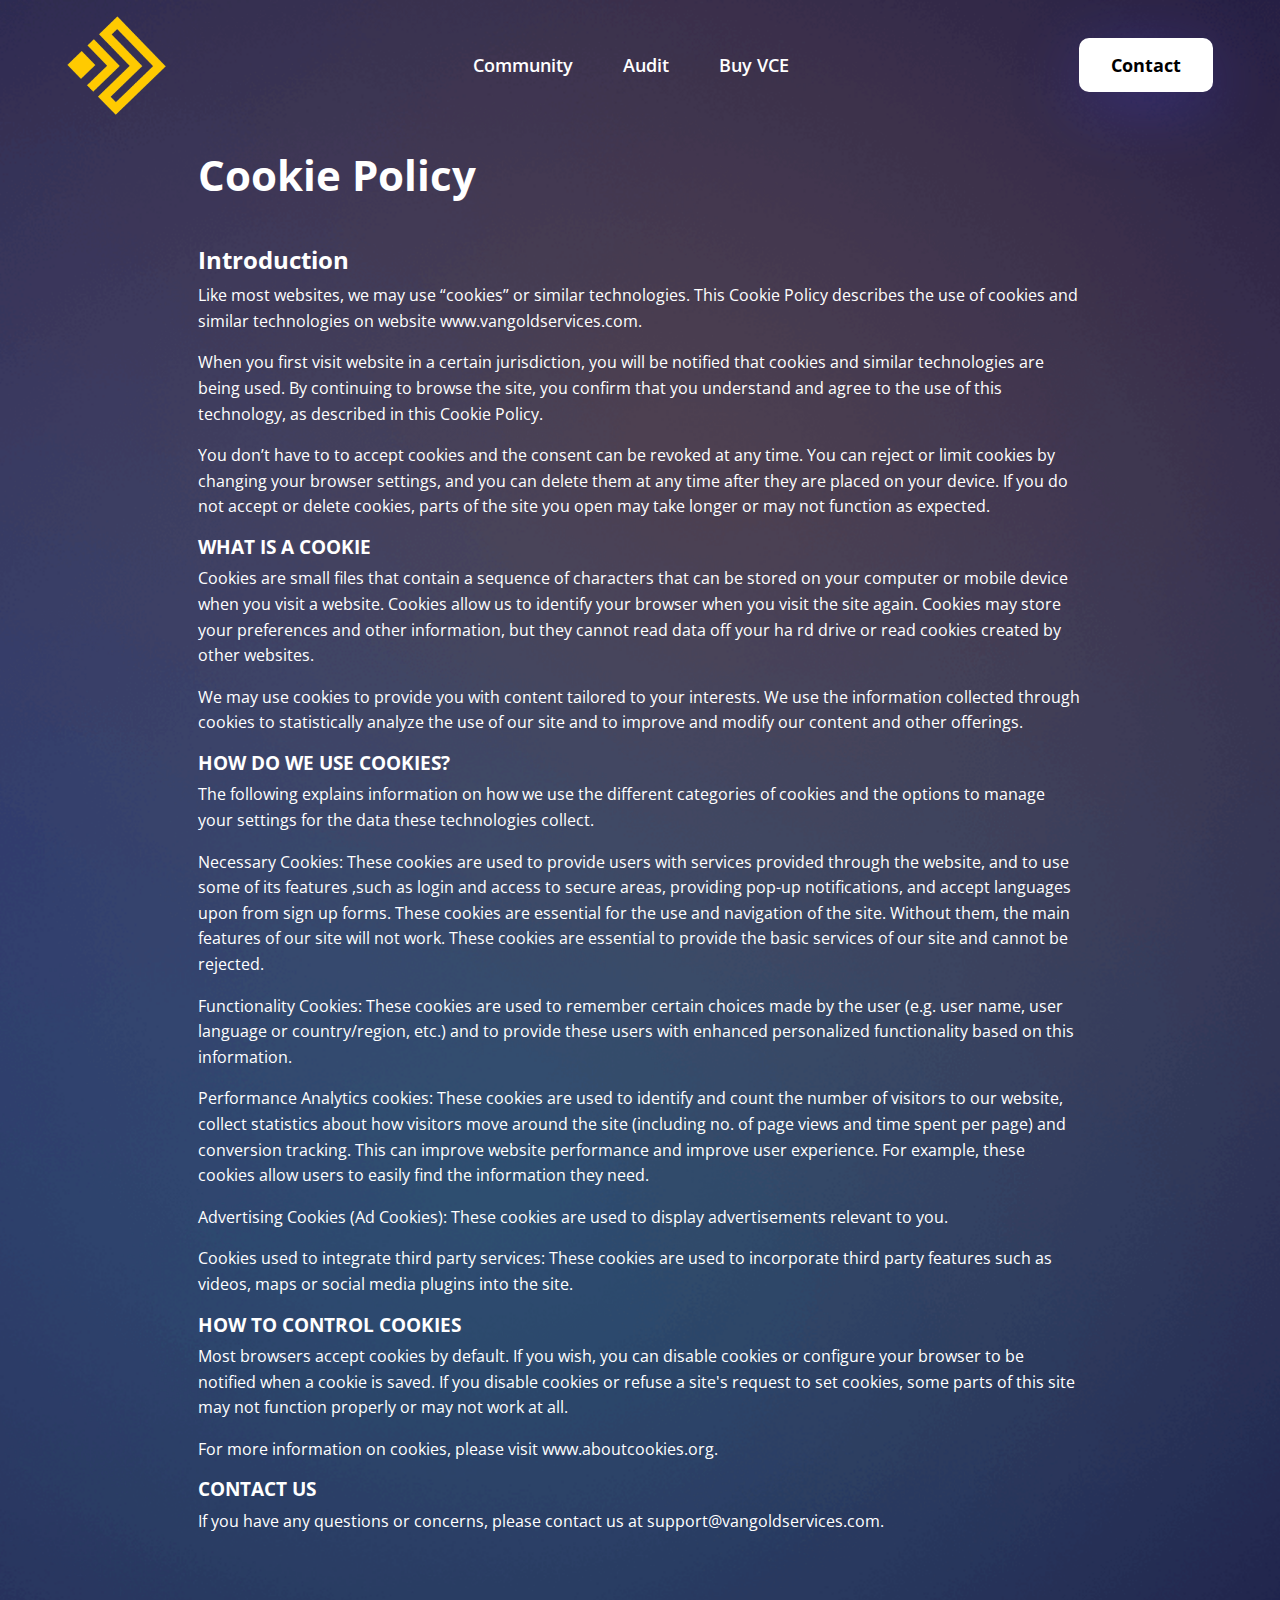
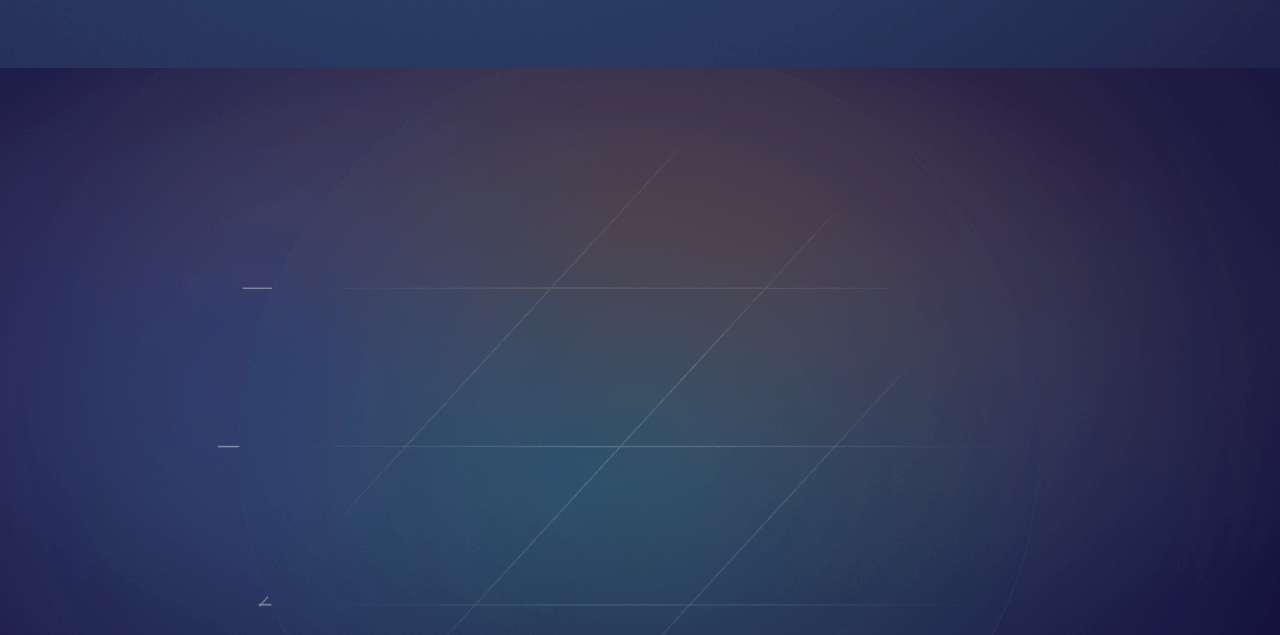
==== commit 0ea8520e: "new commit" ====
--- a/cookie-policy.html
+++ b/cookie-policy.html
@@ -66,7 +66,7 @@
                 <a target="_blank" class="nav-link" href="https://github.com/AnalytixAudit/Solidity/blob/main/Audit_Vince%20Chain.pdf">Audit</a>
               </li>
               <li class="nav-item">
-                <a target="_blank" class="nav-link" href="#">Markets</a>
+                <a target="_blank" class="nav-link" href="https://presale.fegex.com/?pair=0xB01391270d4333793d86421FC585CB5841C9c63f">Buy VCE</a>
               </li>
             </ul>
             <ul class="header-btn ms-auto">
@@ -255,7 +255,7 @@
                     >Contact us</a
                   >
                 </li>
-                <li><a target="_blank" href="https://drive.google.com/file/d/1q8hvbnp7OnKL3XpoQ_ou814pyft9zGyF/view?usp=drivesdk">Whitepaper</a></li>
+                <li><a target="_blank" href="https://drive.google.com/file/d/1hUqaPoJpypjdnZlJBQDUG7vu7YzPdBqR/view?usp=sharing">Whitepaper</a></li>
               </ul>
             </div>
           </div>
--- a/assets/css/main.css
+++ b/assets/css/main.css
@@ -707,4 +707,35 @@
 }
 .audit:hover{
   color: #fff;
+}
+.partners_title{
+  text-align: center;
+}
+.partners-image{
+  margin-top: 50px;
+  display: flex;
+  gap: 15px;
+  align-items: center;
+  justify-content: flex-start;
+  /* border: 1px solid red; */
+}
+.partners-image .partners-img{
+  max-width: 200px;
+}
+.partners-image .coinmarketcap-img{
+  max-width: 400px;
+}
+@media screen and (max-width: 450px){
+  .partners-image .partners-img{
+    max-width: 140px;
+  }
+}
+@media screen and (max-width: 768px){
+  .partners-image{
+    display: grid;
+    grid-template-columns: 1fr 1fr;
+    justify-content: center;
+  align-content: center;
+  margin-top: 0;
+  }
 }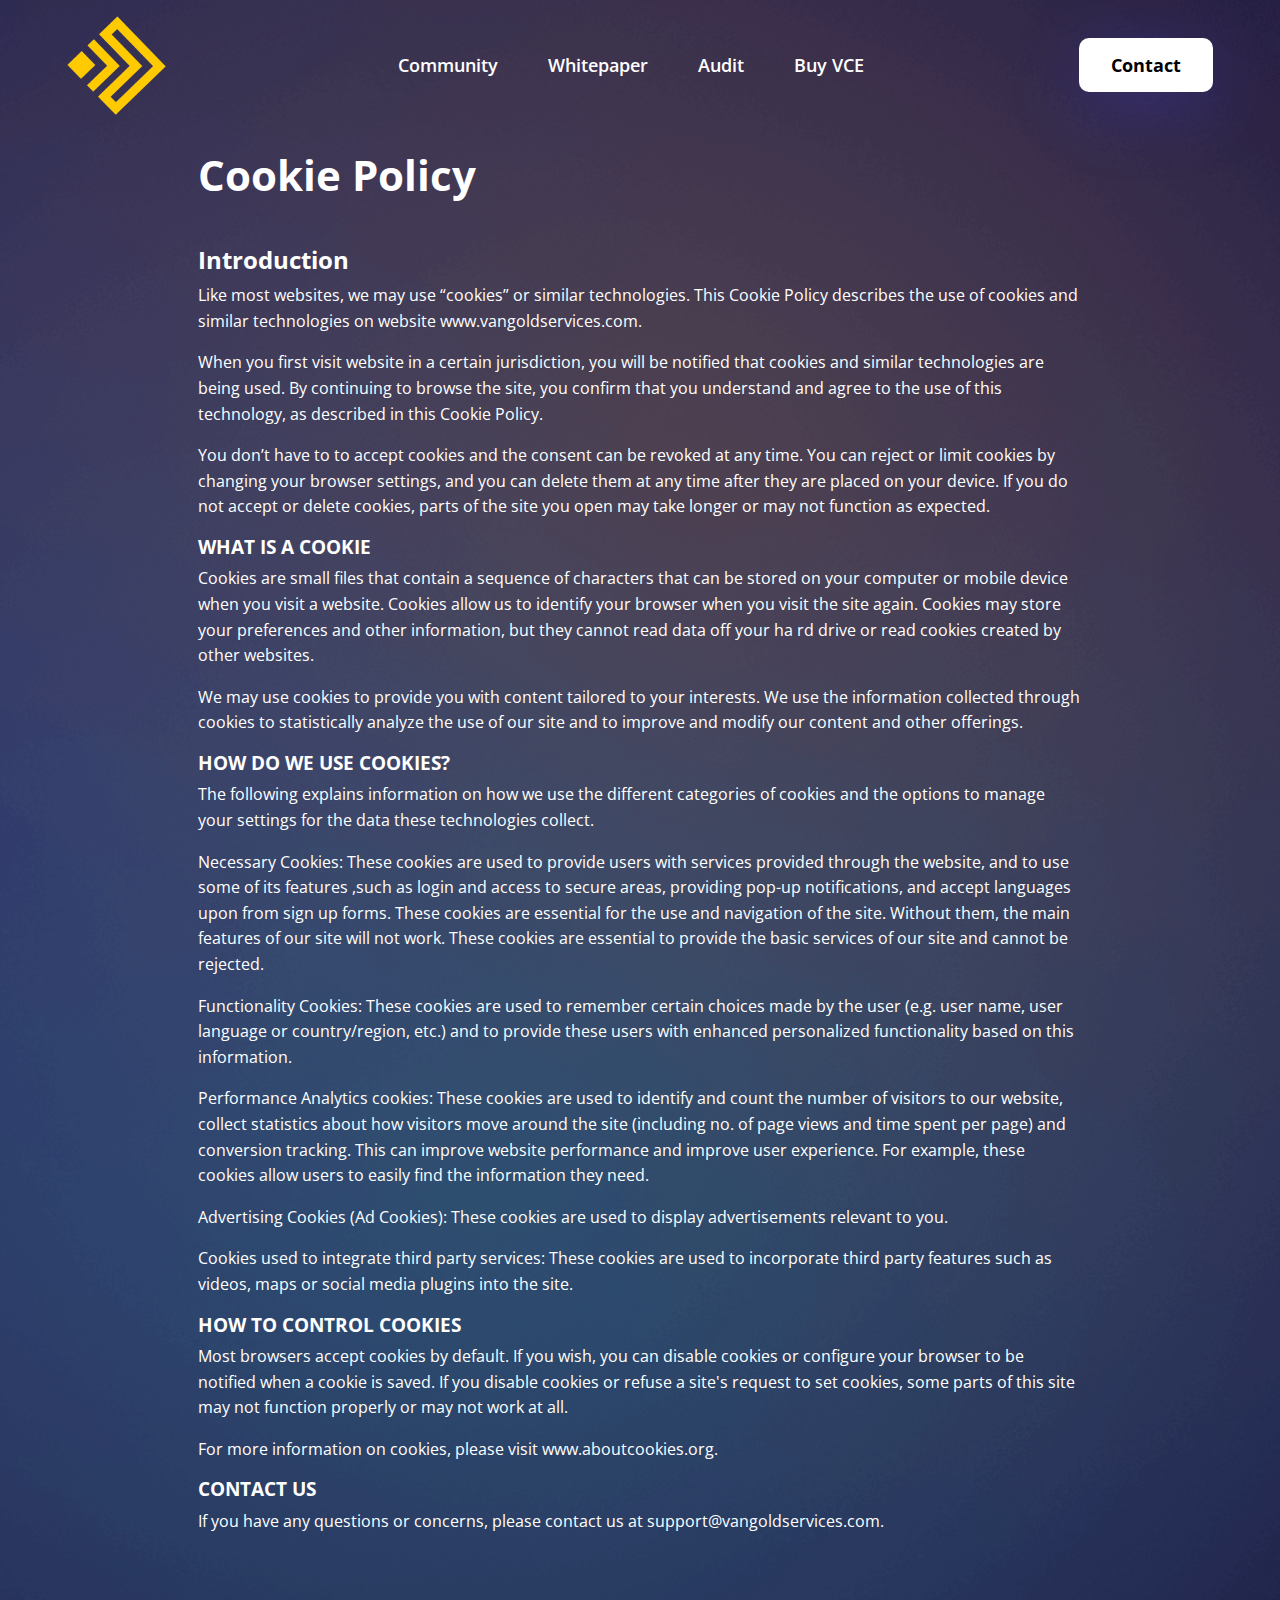
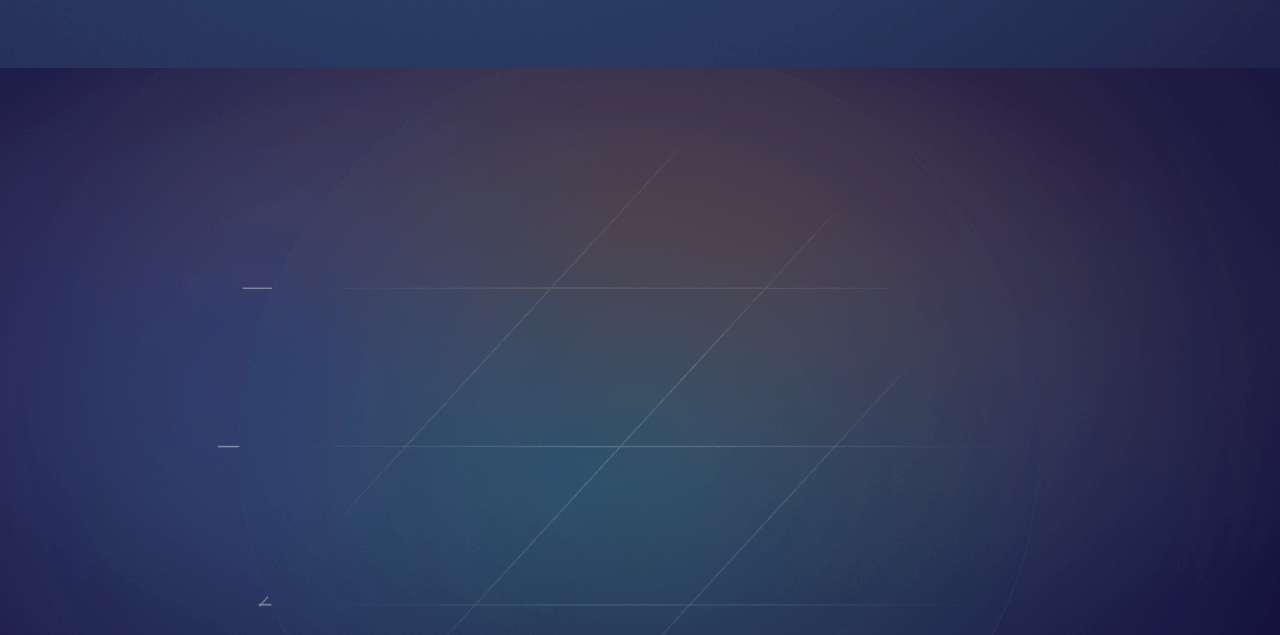
==== commit 6f9b36b4: "new commit" ====
--- a/cookie-policy.html
+++ b/cookie-policy.html
@@ -62,11 +62,12 @@
                   >Community</a
                 >
               </li>
+              <li class="nav-item"><a target="_blank" class="nav-link" href="https://drive.google.com/file/d/1hUqaPoJpypjdnZlJBQDUG7vu7YzPdBqR/view?usp=sharing">Whitepaper</a></li>
               <li class="nav-item">
                 <a target="_blank" class="nav-link" href="https://github.com/AnalytixAudit/Solidity/blob/main/Audit_Vince%20Chain.pdf">Audit</a>
               </li>
               <li class="nav-item">
-                <a target="_blank" class="nav-link" href="https://presale.fegex.com/?pair=0xB01391270d4333793d86421FC585CB5841C9c63f">Buy VCE</a>
+                <a target="_blank" class="nav-link" href="https://poocoin.app/tokens/0xae936f3f89d2e8a86163f6fdbfef8ae6b2ba6437">Buy VCE</a>
               </li>
             </ul>
             <ul class="header-btn ms-auto">
--- a/assets/css/main.css
+++ b/assets/css/main.css
@@ -638,6 +638,7 @@
   flex-direction: column;
   /* position: absolute; */
   max-width: 320px;
+  margin-bottom: 20px;
   /* padding: 10px; */
   background-color: #947809;
   opacity: 0.9;
